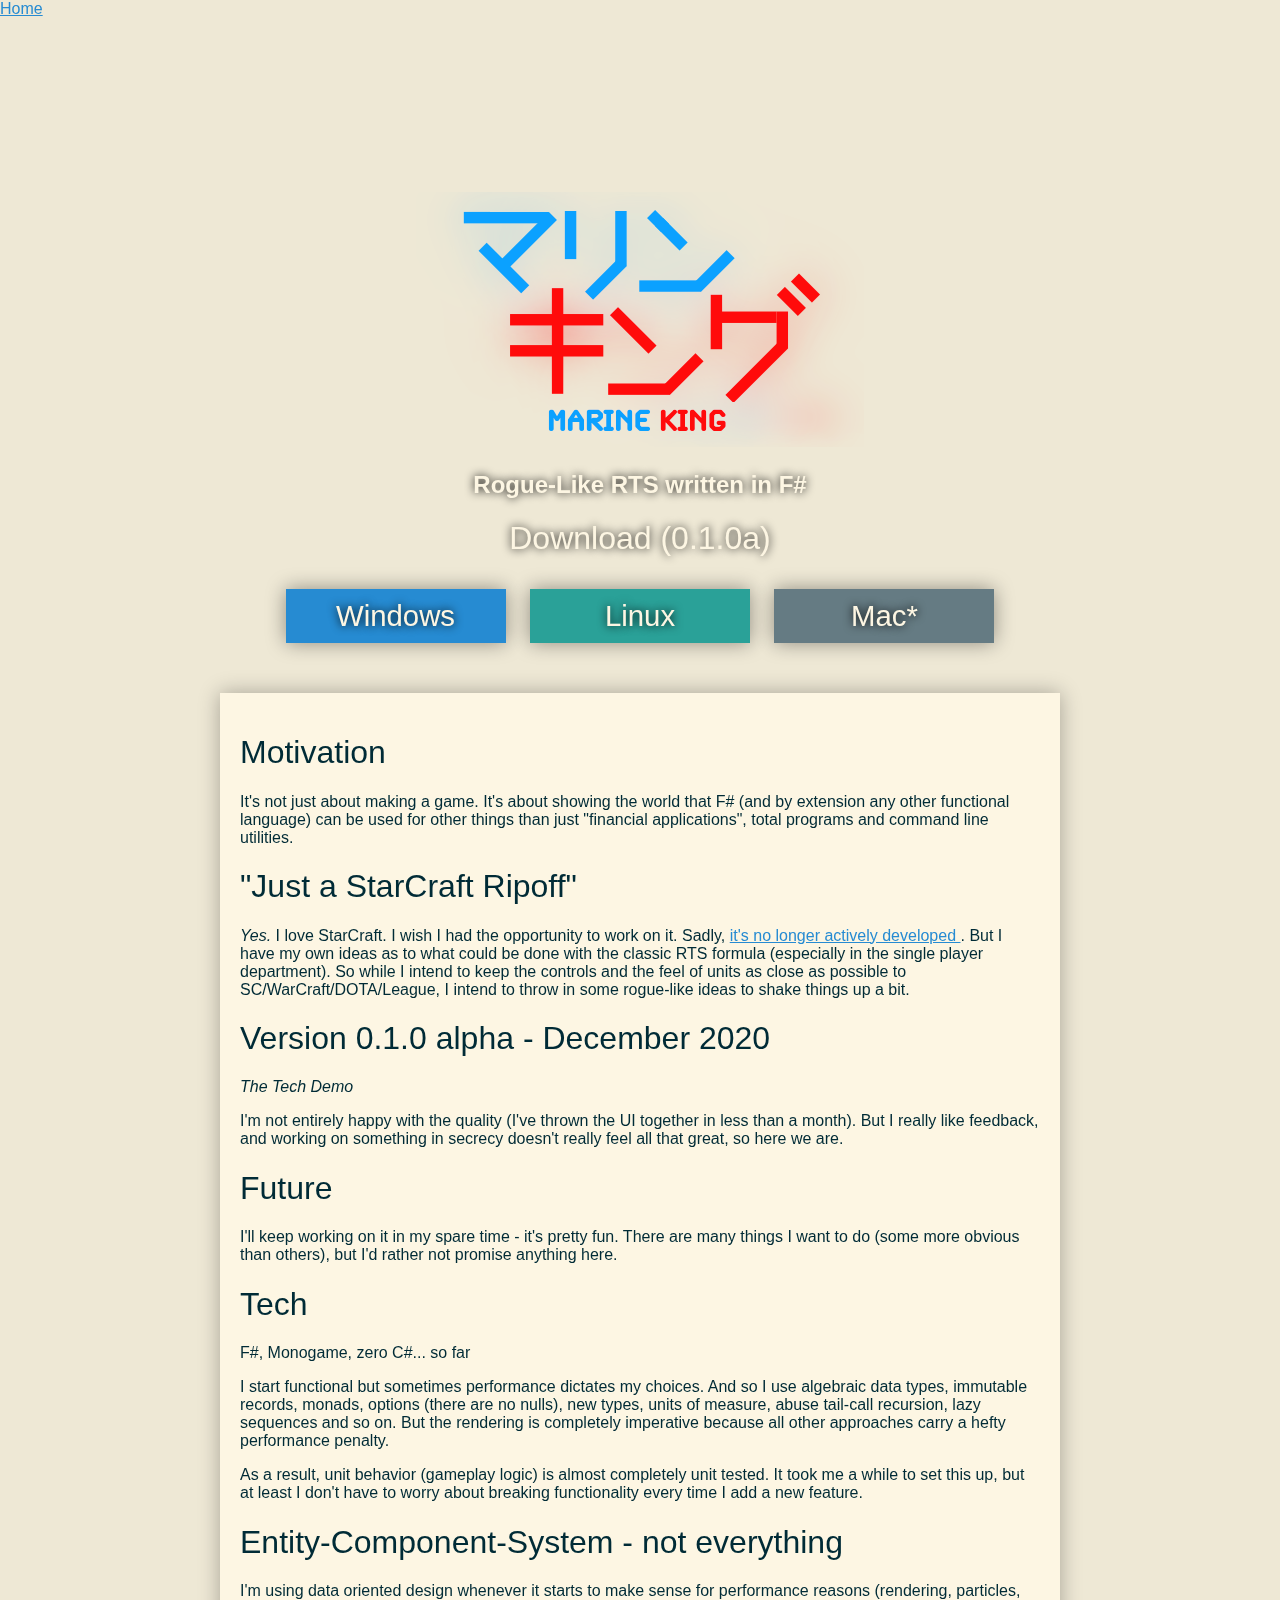
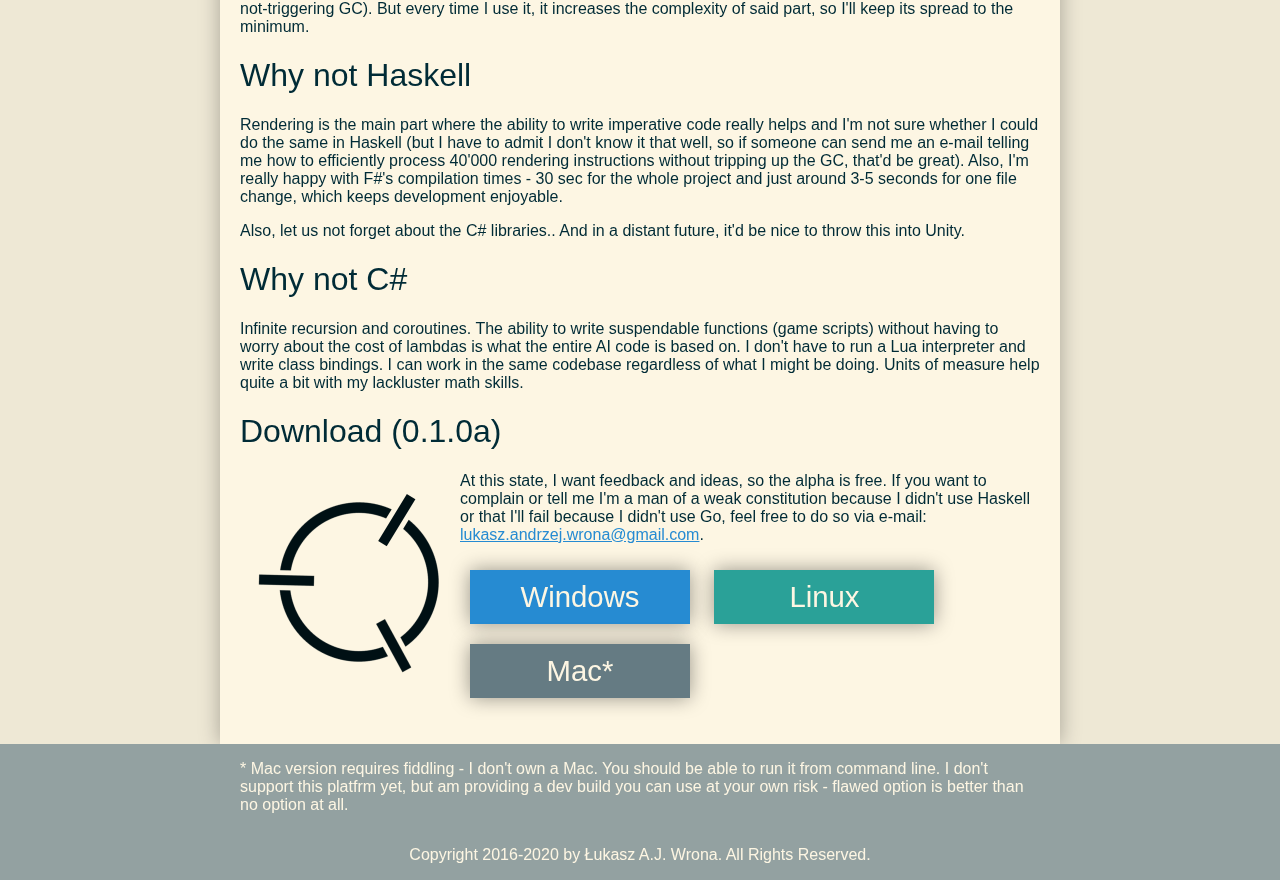
==== marine-king/index.html @ 94d68c4d "INIT: Clone layv.net" ====
<!DOCTYPE html>
<html>
<head>
	<meta charset="UTF-8">
	<title>Blank page</title>
	<link rel="stylesheet" href="style3.css">
</head>
<body>
	<nav>
		<a href="/">Home</a>
	</nav>
	<header>
		<img src="marine-king.png"/>
		<h2>Rogue-Like RTS written in F#</h2>
		<h1>Download (0.1.0a)</h1>
		<a class="download windows" href="#todo">Windows</a>
		<a class="download linux" href="#todo">Linux</a>
		<a class="download mac" href="#todo">Mac*</a>
	</header>
	<div class="background-video">
		<video src="video.webm" width="100%" autoplay muted loop></video>
	</div>
	<main>
	<section>
		<h1>Motivation</h1>
		<p>
			It's not just about making a game. It's about showing the
			world that F# (and by extension any other functional language)
			can be used for other things than just "financial applications",
			total programs and command line utilities.
		</p>
		<h1>"Just a StarCraft Ripoff"</h1>
		<p>
			<i>Yes.</i> I love StarCraft. I wish I had the opportunity to work
			on it. Sadly,
			<a href="https://news.blizzard.com/en-us/starcraft2/23544726/starcraft-ii-update-october-15-2020">
			it's no longer actively developed
			</a>.
			But I have my own ideas as to what could be done with the
			classic RTS formula (especially in the single player
			department). So while I intend to keep the controls and the
			feel of units as close as possible to SC/WarCraft/DOTA/League,
			I intend to throw in some rogue-like ideas to shake things up
			a bit.
		</p>
		<h1>Version 0.1.0 alpha - December 2020</h1>
		<p><i>The Tech Demo</i></p>
		<p>
			I'm not entirely happy with the quality (I've thrown the UI
			together in less than a month). But I really like feedback, and
			working on something in secrecy doesn't really feel all that
			great, so here we are.
		</p>
		<h1>Future</h1>
		<p>
			I'll keep working on it in my spare time - it's pretty fun. There
			are many things I want to do (some more obvious than others), but
			I'd rather not promise anything here.
		</p>
		<h1>Tech</h1>
		<p>
			F#, Monogame, zero C#... so far
		</p>
		<p>
			I start functional but sometimes performance dictates my choices.
			And so I use algebraic data types, immutable records, monads,
			options (there are no nulls), new types, units of measure, abuse
			tail-call recursion, lazy sequences and so on. But the rendering
			is completely imperative because all other approaches carry a hefty
			performance penalty.
		</p>
		<p>
			As a result, unit behavior (gameplay logic) is almost completely
			unit tested. It took me a while to set this up, but at least I
			don't have to worry about breaking functionality every time I add
			a new feature.
		</p>
		<h1>Entity-Component-System - not everything</h1>
		<p>
			I'm using data oriented design whenever it starts to make sense
			for performance reasons (rendering, particles, not-triggering GC).
			But every time I use it, it increases the complexity of said
			part, so I'll keep its spread to the minimum.
		</p>
		<h1>Why not Haskell</h1>
		<p>
			Rendering is the main part where the ability to write imperative
			code really helps and I'm not sure whether I could do the same in
			Haskell (but I have to admit I don't know it that well, so if
			someone can send me an e-mail telling me how to efficiently
			process 40'000 rendering instructions without tripping up the GC,
			that'd be great). Also, I'm really happy with F#'s compilation
			times - 30 sec for the whole project and just around 3-5 seconds
			for one file change, which keeps development enjoyable.
		</p>
		<p>
			Also, let us not forget about the C# libraries.. And in a distant
			future, it'd be nice to throw this into Unity.
		</p>
		<h1>Why not C#</h1>
		<p>
			Infinite recursion and coroutines. The ability to write
			suspendable functions (game scripts) without having to worry
			about the cost of lambdas is what the entire AI code is based on.
			I don't have to run a Lua interpreter and write class bindings. I
			can work in the same codebase regardless of what I might be
			doing. Units of measure help quite a bit with my lackluster math
			skills.
		</p>
		<h1>Download (0.1.0a)</h1>
		<p class="closing">
			<img src="Mothership.png" width="200">
			At this state, I want feedback and ideas, so the alpha is free.
			If you want to complain or tell me I'm a man of a weak constitution
			because I didn't use Haskell or that I'll fail because I didn't
			use Go, feel free to do so via e-mail:
			<a href="mailto:lukasz.andrzej.wrona@gmail.com">lukasz.andrzej.wrona@gmail.com</a>.
		</p>
		<p>
			<a class="download windows" href="#todo">Windows</a>
			<a class="download linux" href="#todo">Linux</a>
			<a class="download mac" href="#todo">Mac*</a>
		<p>
	</section>
	</main>
	<footer>
		<p>
			* Mac version requires fiddling - I don't own a Mac. You should be
			able to run it from command line. I don't support this platfrm
			yet, but am providing a dev build you can use at your own risk -
			flawed option is better than no option at all.
		</p>
		<p>
			Copyright 2016-2020 by Łukasz A.J. Wrona. All Rights Reserved.
		</p>
	</footer>
</html>
---- marine-king/style3.css ----
body {
    display: grid;
    place-items: center;
    font-family: "Segoe UI", arial;
    background-color: #eee8d5;
    color: #002b36;
    font-size: 12pt;
    padding: 0px;
    margin: 0px;
}

nav {
    position : fixed;
    top : 0px;
    left : 0px;
}

nav p {
    max-width : 800px;
}

header {
    width: 800px;
    text-align: center;
    margin-top: 15%;
    margin-bottom: 40px;
    color : #fdf6e3;
    text-shadow: 0px 0px 10px black;
}

main {
    max-width: 800px;
    background-color: #fdf6e3;
    padding: 20px;
    box-shadow: 0px 0px 20px rgba(0, 0, 0, 0.3);
}

h1 {
    font-weight: lighter;
    color: 073642;
}

a {
    color : #268bd2;
}

footer {
    background-color: #93a1a1;
    color: #fdf6e3;
    width: 100%;
    display: grid;
    place-items: center;
}

.background-video {
    position: fixed;
    top: 0px;
    width: 80%;
    left: 10%;
    z-index: -1;
}

a.download {
    font-weight: lighter;
    color: #fdf6e3;
    background-color: #2aa198;
    display: inline-block;
    padding: 10px 30px;
    font-size: 22pt;
    text-decoration: none;
    box-shadow: 0px 0px 20px rgba(0, 0, 0, 0.4);
    width: 20%;
    text-align: center;
    margin: 10px;
    transition: 0.3s;
}

a.download:hover {
    box-shadow: 0px 0px 20px rgba(0, 0, 0, 0.7);
    transition: 0.3s;
}

a.windows {
    background-color: #268bd2;
}

a.mac {
    background-color: #657b83;
}

footer p {
    max-width: 800px;
}

.closing img {
    float: left;
    margin: 10px;
}
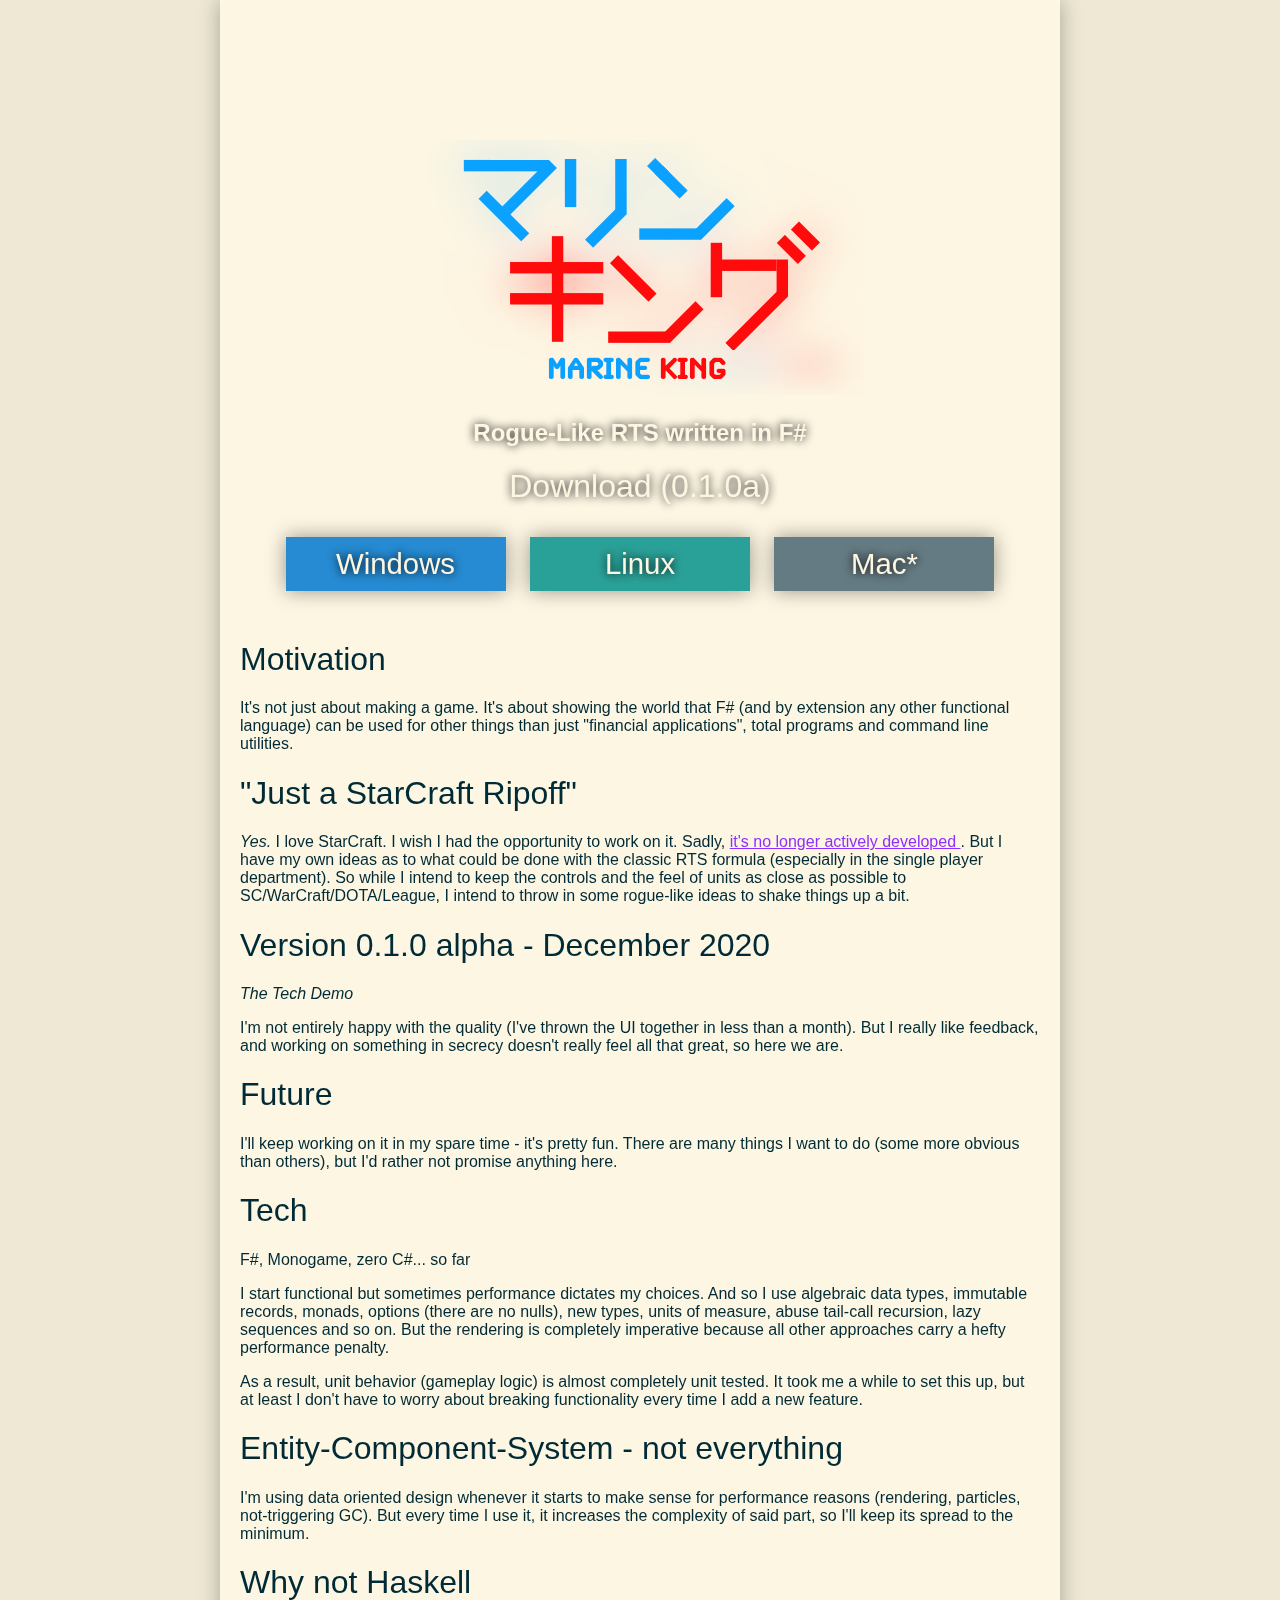
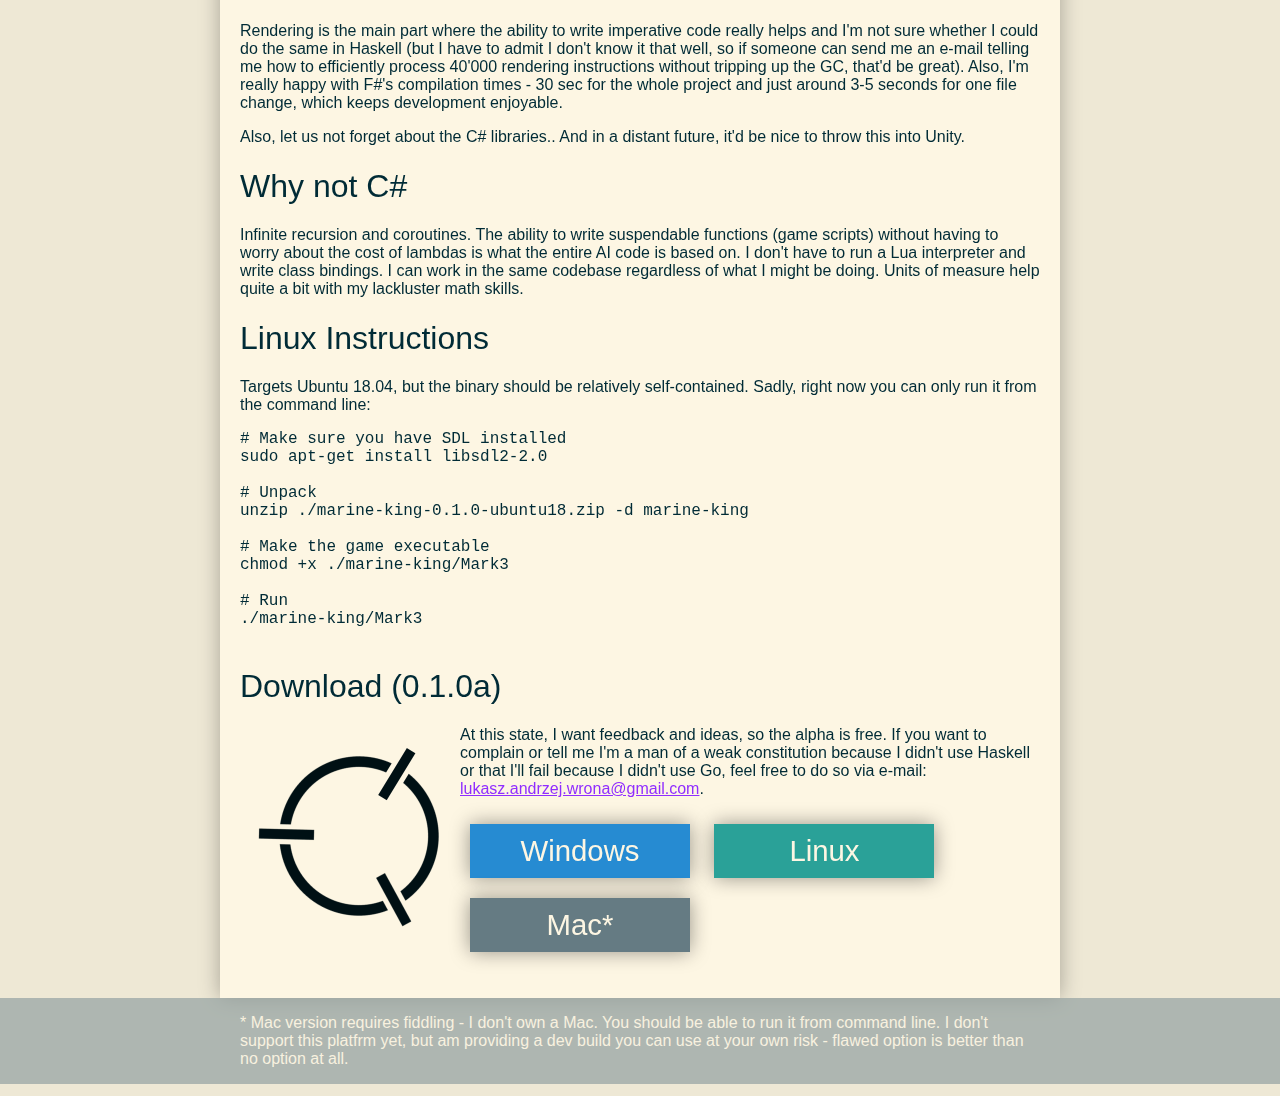
==== commit 833008c3: "Add Marine King 0.1.0 Release" ====
--- a/marine-king/index.html
+++ b/marine-king/index.html
@@ -3,25 +3,23 @@
 <head>
 	<meta charset="UTF-8">
 	<title>Blank page</title>
+	<link rel="stylesheet" href="/style.css">
 	<link rel="stylesheet" href="style3.css">
+	<meta name="viewport" content="width=device-width, initial-scale=1">
+	<script src="/boiler.js"></script>
 </head>
 <body>
-	<nav>
-		<a href="/">Home</a>
-	</nav>
+<main>
+	<video class="background-video" src="video.webm" autoplay muted loop></video>
 	<header>
 		<img src="marine-king.png"/>
 		<h2>Rogue-Like RTS written in F#</h2>
 		<h1>Download (0.1.0a)</h1>
-		<a class="download windows" href="#todo">Windows</a>
-		<a class="download linux" href="#todo">Linux</a>
-		<a class="download mac" href="#todo">Mac*</a>
+		<a class="download windows" href="./0.1.0a/marine-king-0.1.0a-win10-x64.zip">Windows</a>
+		<a class="download linux" href="./0.1.0a/marine-king-0.1.0a-ubuntu.18.04-x64.zip">Linux</a>
+		<a class="download mac" href="./0.1.0a/marine-king-0.1.0a-osx.10.15-x64.zip">Mac*</a>
 	</header>
-	<div class="background-video">
-		<video src="video.webm" width="100%" autoplay muted loop></video>
-	</div>
-	<main>
-	<section>
+	<article>
 		<h1>Motivation</h1>
 		<p>
 			It's not just about making a game. It's about showing the
@@ -107,6 +105,25 @@
 			doing. Units of measure help quite a bit with my lackluster math
 			skills.
 		</p>
+		<h1>Linux Instructions</h1>
+		<p>
+			Targets Ubuntu 18.04, but the binary should be relatively
+			self-contained. Sadly, right now you can only run it from the
+			command line:
+		</p>
+		<pre>
+# Make sure you have SDL installed
+sudo apt-get install libsdl2-2.0
+
+# Unpack
+unzip ./marine-king-0.1.0-ubuntu18.zip -d marine-king
+
+# Make the game executable
+chmod +x ./marine-king/Mark3
+
+# Run
+./marine-king/Mark3
+		</pre>
 		<h1>Download (0.1.0a)</h1>
 		<p class="closing">
 			<img src="Mothership.png" width="200">
@@ -117,21 +134,18 @@
 			<a href="mailto:lukasz.andrzej.wrona@gmail.com">lukasz.andrzej.wrona@gmail.com</a>.
 		</p>
 		<p>
-			<a class="download windows" href="#todo">Windows</a>
-			<a class="download linux" href="#todo">Linux</a>
-			<a class="download mac" href="#todo">Mac*</a>
+			<a class="download windows" href="./0.1.0a/marine-king-0.1.0a-win10-x64.zip">Windows</a>
+			<a class="download linux" href="./0.1.0a/marine-king-0.1.0a-ubuntu.18.04-x64.zip">Linux</a>
+			<a class="download mac" href="./0.1.0a/marine-king-0.1.0a-osx.10.15-x64.zip">Mac*</a>
 		<p>
-	</section>
-	</main>
-	<footer>
-		<p>
-			* Mac version requires fiddling - I don't own a Mac. You should be
-			able to run it from command line. I don't support this platfrm
-			yet, but am providing a dev build you can use at your own risk -
-			flawed option is better than no option at all.
-		</p>
-		<p>
-			Copyright 2016-2020 by Łukasz A.J. Wrona. All Rights Reserved.
-		</p>
-	</footer>
+	</article>
+</main>
+<footer>
+	<p>
+		* Mac version requires fiddling - I don't own a Mac. You should be
+		able to run it from command line. I don't support this platfrm
+		yet, but am providing a dev build you can use at your own risk -
+		flawed option is better than no option at all.
+	</p>
+</footer>
 </html>
--- a/style.css
+++ b/style.css
@@ -0,0 +1,62 @@
+a {
+	transition: 0.2s;
+	color: #902dff;
+}
+
+a:link {
+	color: #902dff;
+}
+
+a:visited {
+	color: grey;
+}
+
+nav a:link, nav a:visited, nav a {
+	color: white;
+	opacity: 0.85;
+	transition: .2s;
+	text-decoration: none;
+	display: inline-block;
+}
+
+nav a:first-child {
+	background: url('../home.png') no-repeat center left;
+	padding-left: 40px;
+}
+
+nav a:hover {
+	opacity: 1;
+}
+
+.spotlight a:link, .spotlight a:visited, .spotlight a, 
+a.fat:visited, a.fat:link, a.fat, aside a:link, aside a:visited, aside a {
+	color: white;
+	transition: 0.2s;
+	outline: 0px #902dff solid;
+}
+
+.spotlight a:hover, a.fat:hover, aside a:hover {
+	background: #902dff;
+	box-shadow: 0px 0px 20px black;
+	outline: 5px #902dff solid;
+}
+
+aside a {
+	transition: 0.2s;
+	box-shadow: 0px 0px 10px transparent;
+}
+
+aside a:hover {
+	box-shadow: 0px 0px 10px rgba(0, 0, 0, 0.5);
+}
+
+address, footer {
+	opacity: 0.7;
+}
+
+footer span {
+	display: inline-block;
+	text-align: left;
+	width: 880px;
+	padding-bottom: 20px
+}
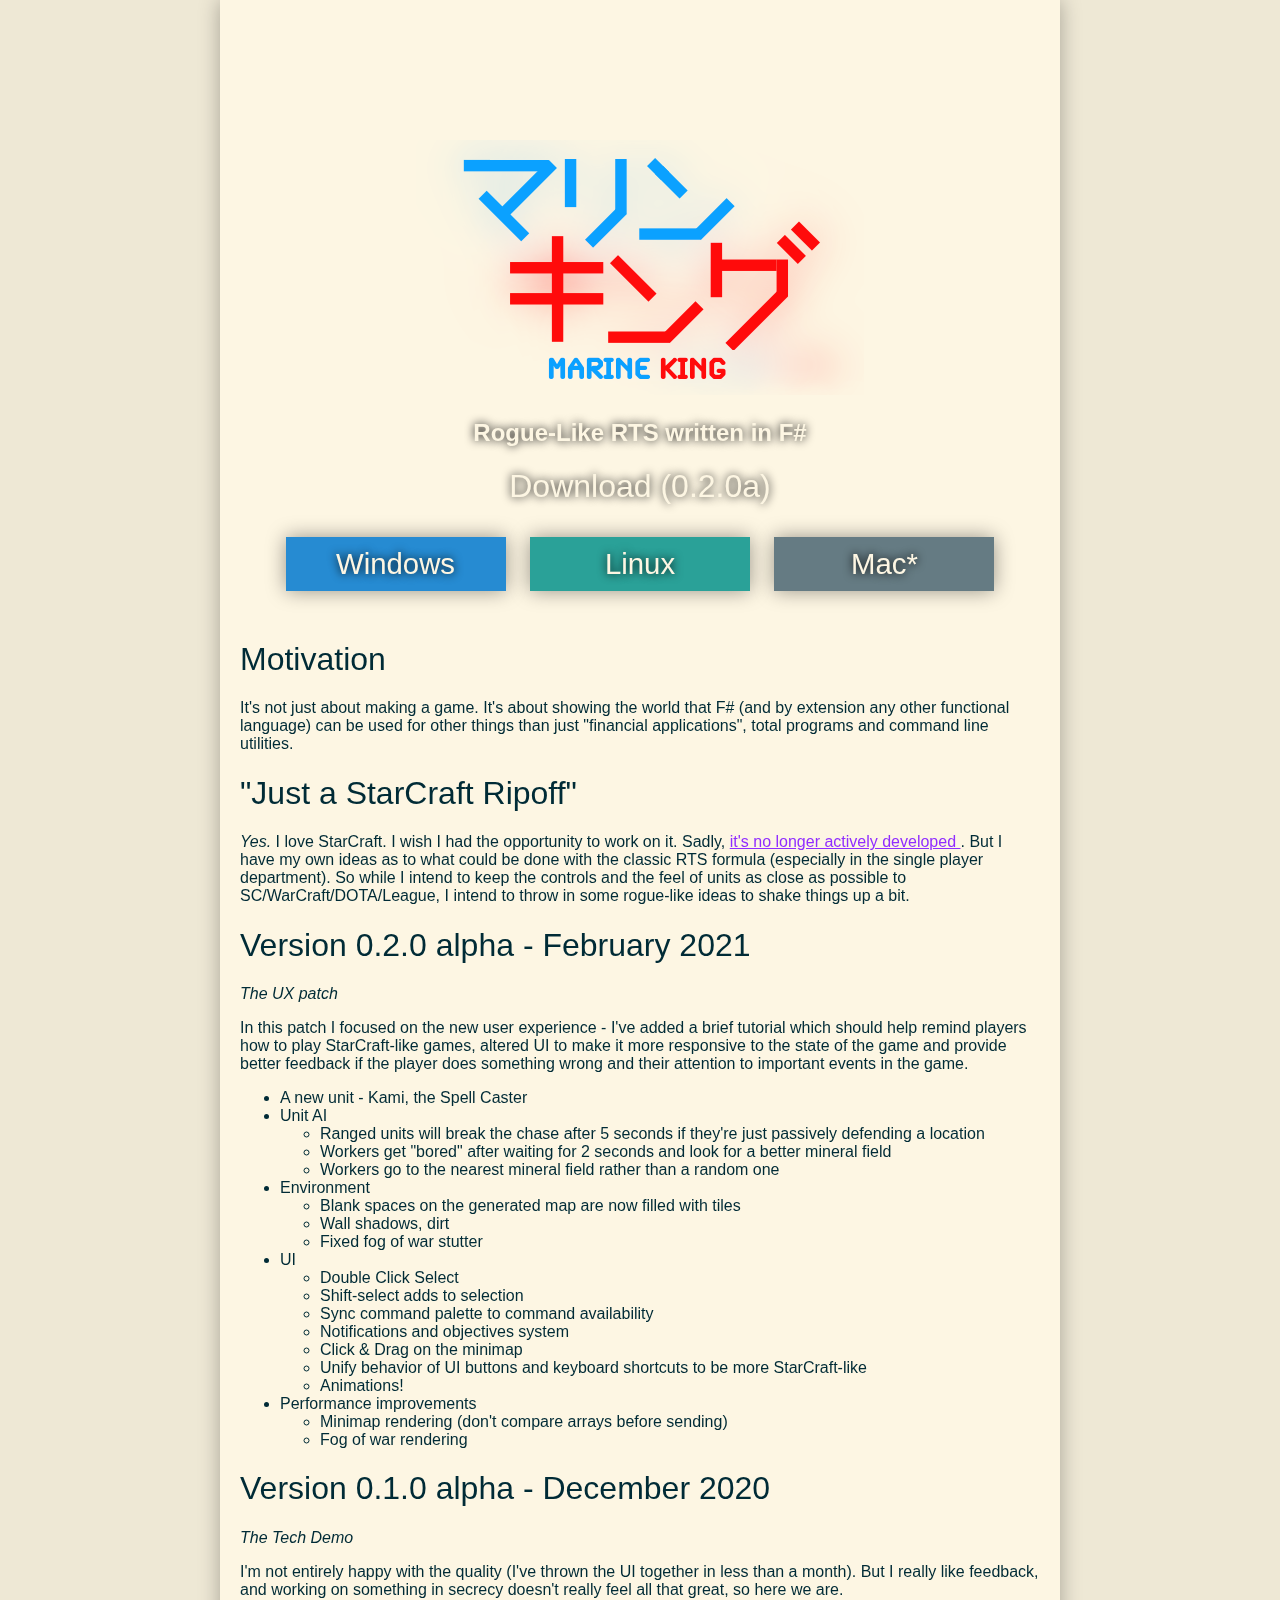
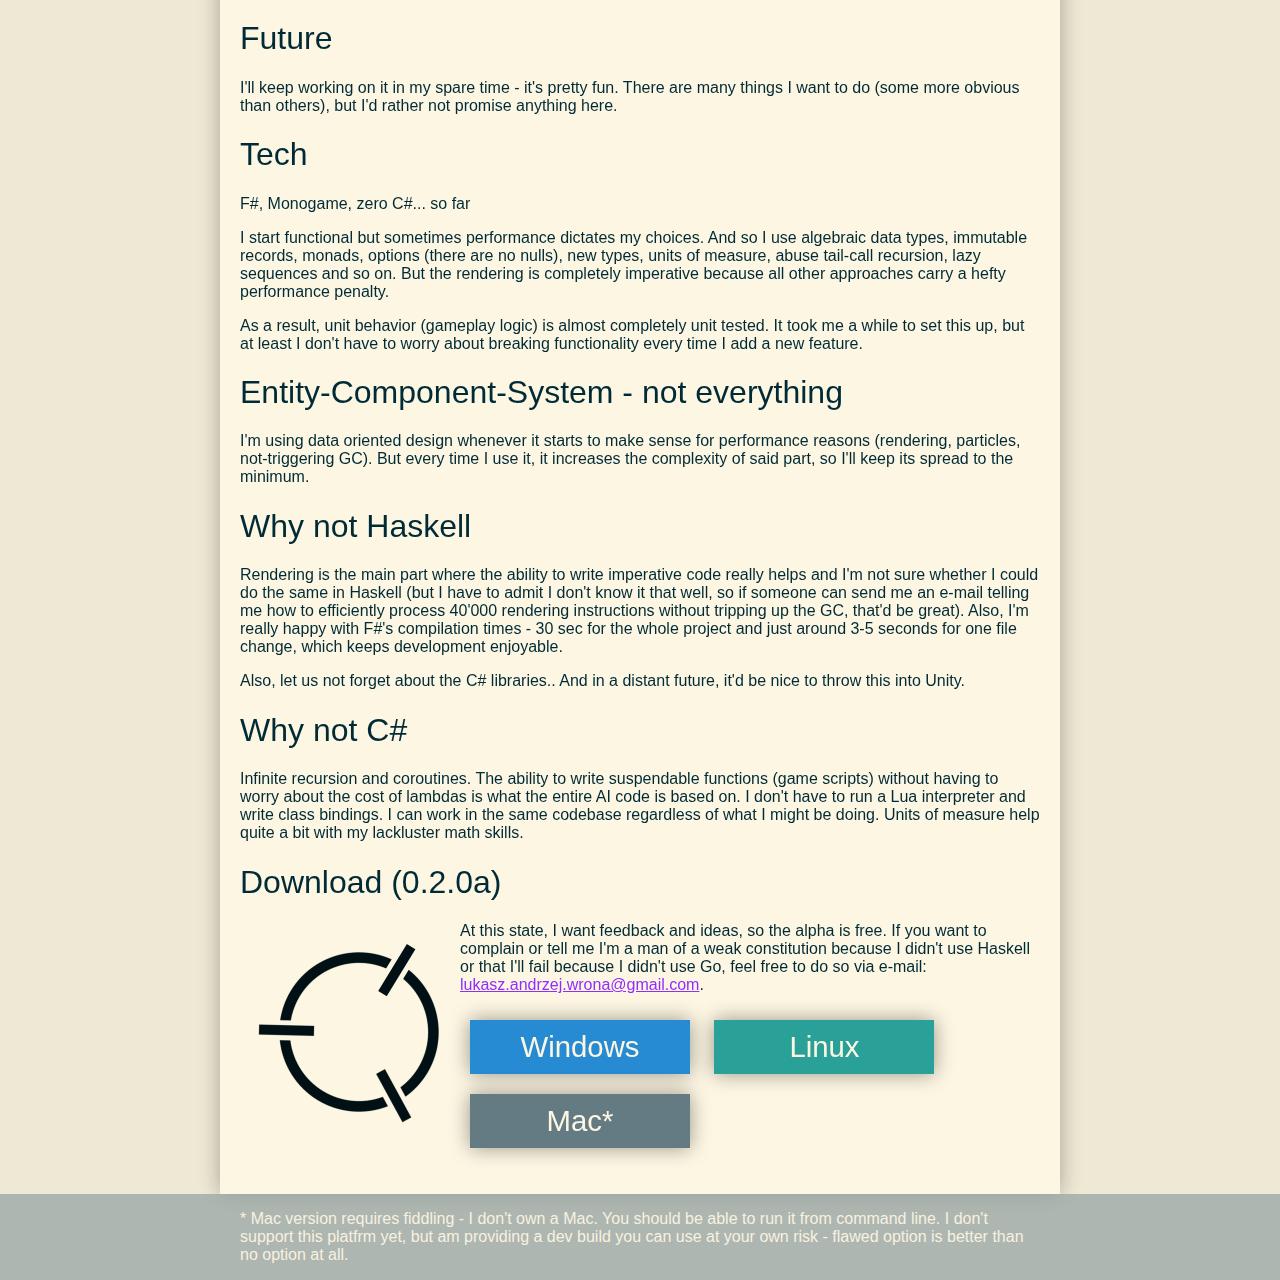
==== commit 432938a7: "FEAT: Patch notes, update versions" ====
--- a/marine-king/index.html
+++ b/marine-king/index.html
@@ -2,7 +2,7 @@
 <html>
 <head>
 	<meta charset="UTF-8">
-	<title>Blank page</title>
+	<title>Marine King - LAYV.NET</title>
 	<link rel="stylesheet" href="/style.css">
 	<link rel="stylesheet" href="style3.css">
 	<meta name="viewport" content="width=device-width, initial-scale=1">
@@ -14,10 +14,10 @@
 	<header>
 		<img src="marine-king.png"/>
 		<h2>Rogue-Like RTS written in F#</h2>
-		<h1>Download (0.1.0a)</h1>
-		<a class="download windows" href="./0.1.0a/marine-king-0.1.0a-win10-x64.zip">Windows</a>
-		<a class="download linux" href="./0.1.0a/marine-king-0.1.0a-ubuntu.18.04-x64.zip">Linux</a>
-		<a class="download mac" href="./0.1.0a/marine-king-0.1.0a-osx.10.15-x64.zip">Mac*</a>
+		<h1>Download (0.2.0a)</h1>
+		<a class="download windows" href="./0.2.0a/marine-king-0.2.0-alpha-win-x64.zip">Windows</a>
+		<a class="download linux" href="./0.2.0a/marine-king-0.2.0-alpha-linux-x64.zip">Linux</a>
+		<a class="download mac" href="./0.2.0a/marine-king-0.2.0-alpha-osx-x64.zip">Mac*</a>
 	</header>
 	<article>
 		<h1>Motivation</h1>
@@ -41,6 +41,54 @@
 			I intend to throw in some rogue-like ideas to shake things up
 			a bit.
 		</p>
+		<h1>Version 0.2.0 alpha - February 2021</h1>
+		<p><i>The UX patch</i></p>
+		<p>
+			In this patch I focused on the new user experience - I've added a
+			brief tutorial which should help remind players how to play
+			StarCraft-like games, altered UI to make it more responsive to
+			the state of the game and provide better feedback if the player
+			does something wrong and their attention to important events in
+			the game.
+		</p>
+		<ul>
+			<li>A new unit - Kami, the Spell Caster</li>
+			<li>Unit AI
+				<ul>
+					<li>Ranged units will break the chase after 5 seconds if
+					they're just passively defending a location</li>
+					<li>Workers get "bored" after waiting for 2 seconds and look
+					for a better mineral field</li>
+					<li>Workers go to the nearest mineral field rather than a
+					random one</li>
+				</ul>
+			</li>
+			<li>Environment
+				<ul>
+					<li>Blank spaces on the generated map are now filled with tiles</li>
+					<li>Wall shadows, dirt</li>
+					<li>Fixed fog of war stutter</li>
+				</ul>
+			</li>
+			<li>UI
+				<ul>
+					<li>Double Click Select</li>
+					<li>Shift-select adds to selection</li>
+					<li>Sync command palette to command availability</li>
+					<li>Notifications and objectives system</li>
+					<li>Click & Drag on the minimap</li>
+					<li>Unify behavior of UI buttons and keyboard shortcuts
+					to be more StarCraft-like</li>
+					<li>Animations!
+				</ul>
+			</li>
+			<li>Performance improvements
+				<ul>
+				<li>Minimap rendering (don't compare arrays before sending)</li>
+				<li>Fog of war rendering</li>
+				</ul>
+			</li>
+		</ul>
 		<h1>Version 0.1.0 alpha - December 2020</h1>
 		<p><i>The Tech Demo</i></p>
 		<p>
@@ -105,26 +153,7 @@
 			doing. Units of measure help quite a bit with my lackluster math
 			skills.
 		</p>
-		<h1>Linux Instructions</h1>
-		<p>
-			Targets Ubuntu 18.04, but the binary should be relatively
-			self-contained. Sadly, right now you can only run it from the
-			command line:
-		</p>
-		<pre>
-# Make sure you have SDL installed
-sudo apt-get install libsdl2-2.0
-
-# Unpack
-unzip ./marine-king-0.1.0-ubuntu18.zip -d marine-king
-
-# Make the game executable
-chmod +x ./marine-king/Mark3
-
-# Run
-./marine-king/Mark3
-		</pre>
-		<h1>Download (0.1.0a)</h1>
+		<h1>Download (0.2.0a)</h1>
 		<p class="closing">
 			<img src="Mothership.png" width="200">
 			At this state, I want feedback and ideas, so the alpha is free.
@@ -134,9 +163,9 @@
 			<a href="mailto:lukasz.andrzej.wrona@gmail.com">lukasz.andrzej.wrona@gmail.com</a>.
 		</p>
 		<p>
-			<a class="download windows" href="./0.1.0a/marine-king-0.1.0a-win10-x64.zip">Windows</a>
-			<a class="download linux" href="./0.1.0a/marine-king-0.1.0a-ubuntu.18.04-x64.zip">Linux</a>
-			<a class="download mac" href="./0.1.0a/marine-king-0.1.0a-osx.10.15-x64.zip">Mac*</a>
+			<a class="download windows" href="./0.2.0a/marine-king-0.2.0-alpha-win-x64.zip">Windows</a>
+			<a class="download linux" href="./0.2.0a/marine-king-0.2.0-alpha-linux-x64.zip">Linux</a>
+			<a class="download mac" href="./0.2.0a/marine-king-0.2.0-alpha-osx-x64.zip">Mac*</a>
 		<p>
 	</article>
 </main>
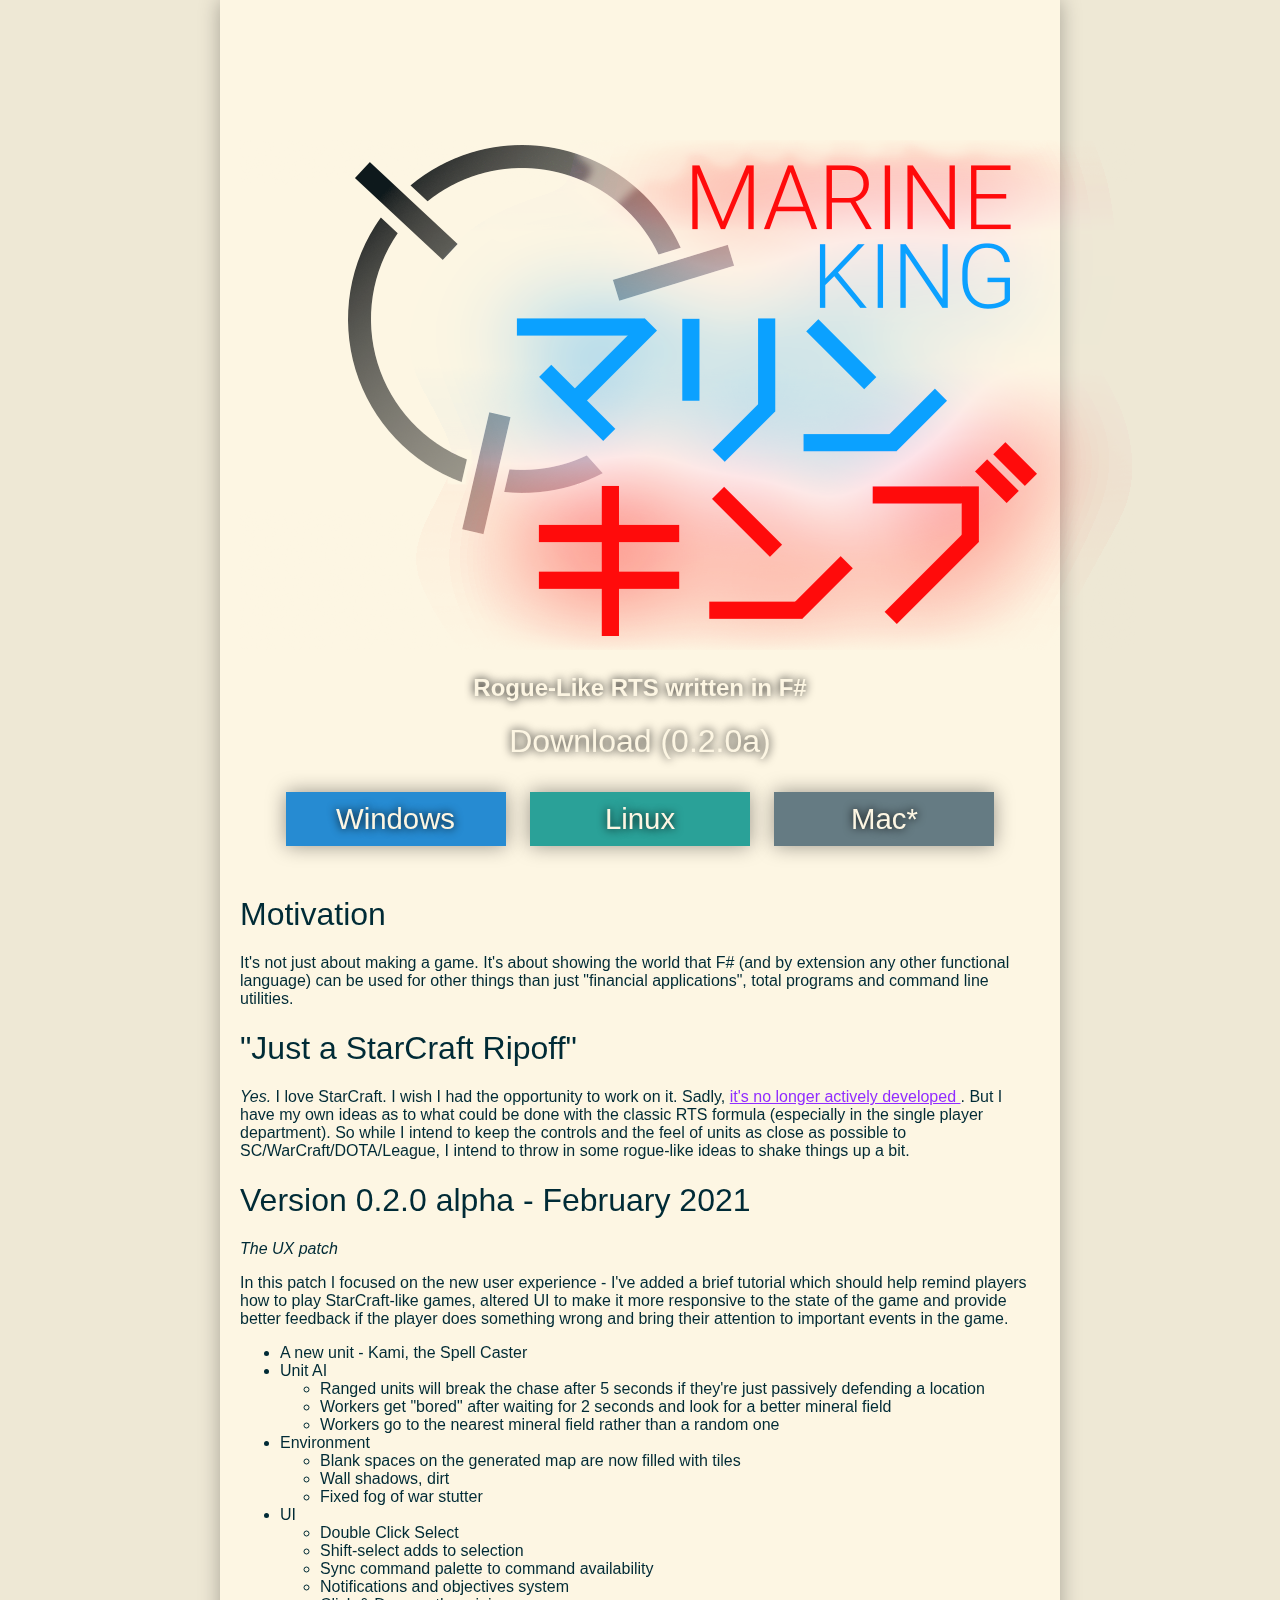
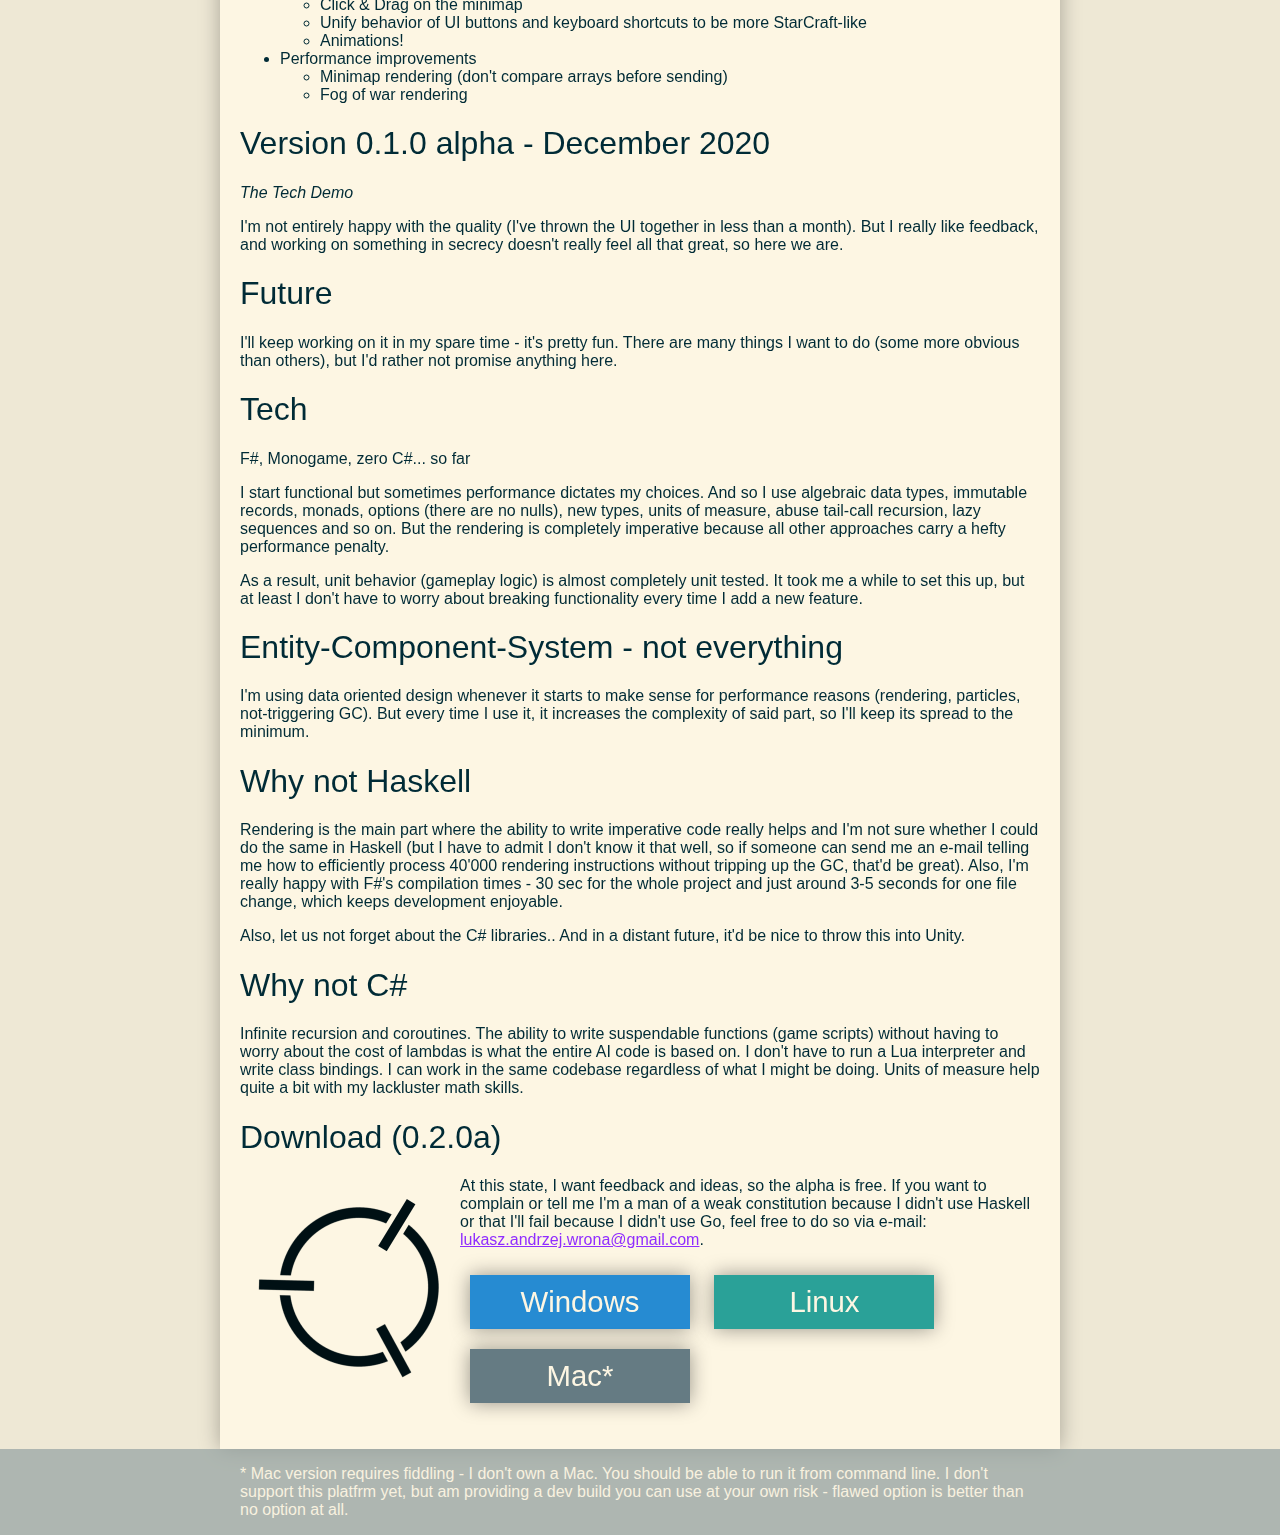
==== commit 9b5e2384: "FIX: Typo" ====
--- a/marine-king/index.html
+++ b/marine-king/index.html
@@ -48,8 +48,8 @@
 			brief tutorial which should help remind players how to play
 			StarCraft-like games, altered UI to make it more responsive to
 			the state of the game and provide better feedback if the player
-			does something wrong and their attention to important events in
-			the game.
+			does something wrong and bring their attention to important
+			events in the game.
 		</p>
 		<ul>
 			<li>A new unit - Kami, the Spell Caster</li>
